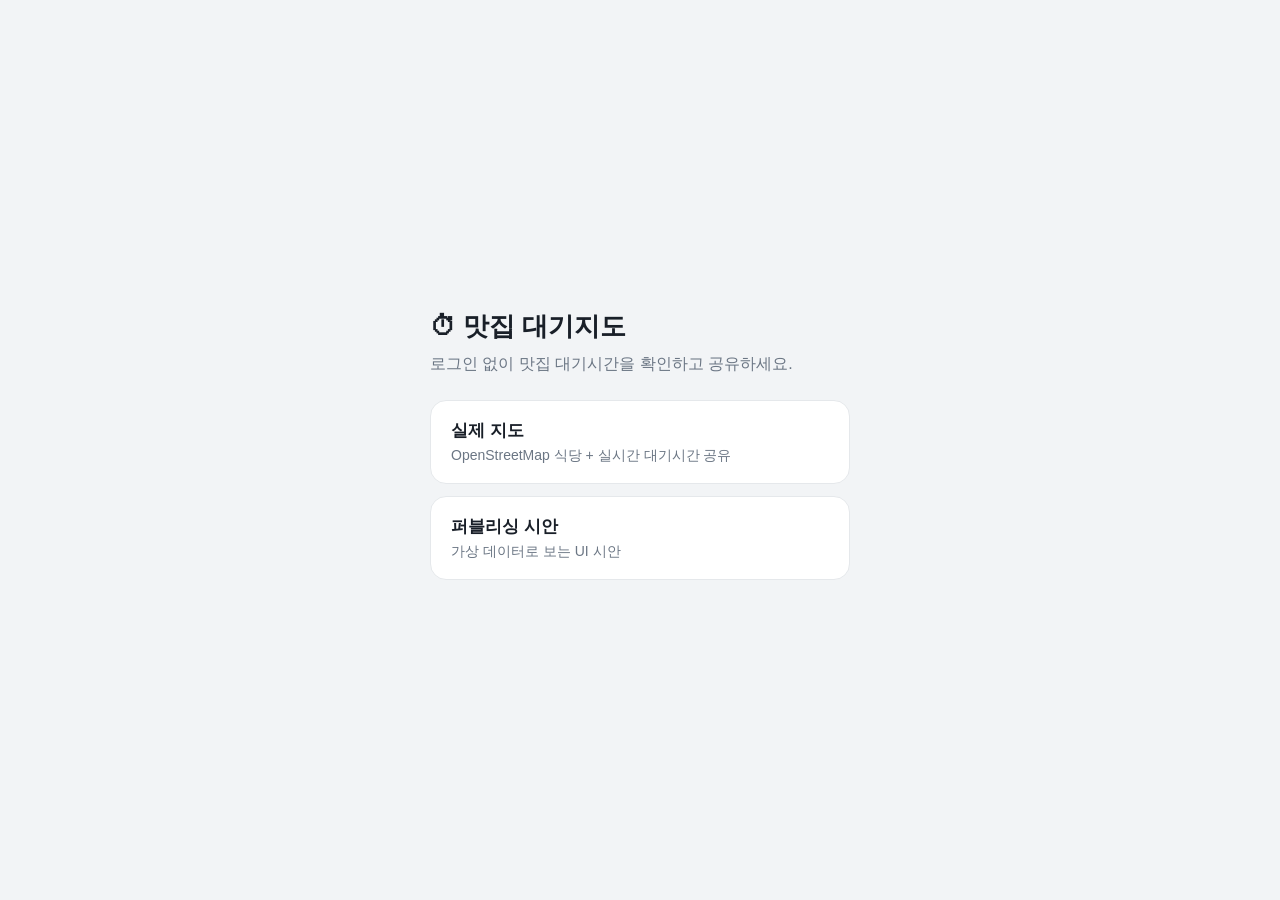
==== index.html @ 12ec7158 "루트 첫 페이지 추가 (GitHub Pages 기본 주소 404 해결) 실제 지도(waitmap/)와 퍼블리싱 시안(food/)으로 이동하는 링크 페이지  Co-Authored-B" ====
<!doctype html>
<html lang="ko">
<head>
  <meta charset="utf-8">
  <meta name="viewport" content="width=device-width, initial-scale=1">
  <title>맛집 대기지도</title>
  <style>
    :root { --primary: #ff6b2c; --text: #191f28; --text-sub: #6b7684; --line: #e5e8eb; --bg: #f2f4f6; }
    * { box-sizing: border-box; }
    body {
      margin: 0; min-height: 100vh; display: flex; align-items: center; justify-content: center;
      padding: 24px 16px; background: var(--bg); color: var(--text);
      font-family: -apple-system, BlinkMacSystemFont, "Apple SD Gothic Neo", "Malgun Gothic", sans-serif;
    }
    main { width: 100%; max-width: 420px; }
    h1 { margin: 0 0 8px; font-size: 26px; }
    p { margin: 0 0 24px; color: var(--text-sub); line-height: 1.5; }
    a {
      display: block; margin-bottom: 12px; padding: 18px 20px; border: 1px solid var(--line); border-radius: 16px;
      background: #fff; color: inherit; text-decoration: none;
    }
    a:hover { border-color: var(--primary); }
    a strong { display: block; margin-bottom: 4px; font-size: 17px; }
    a span { color: var(--text-sub); font-size: 14px; }
  </style>
</head>
<body>
  <main>
    <h1>⏱ 맛집 대기지도</h1>
    <p>로그인 없이 맛집 대기시간을 확인하고 공유하세요.</p>
    <a href="waitmap/"><strong>실제 지도</strong><span>OpenStreetMap 식당 + 실시간 대기시간 공유</span></a>
    <a href="food/"><strong>퍼블리싱 시안</strong><span>가상 데이터로 보는 UI 시안</span></a>
  </main>
</body>
</html>
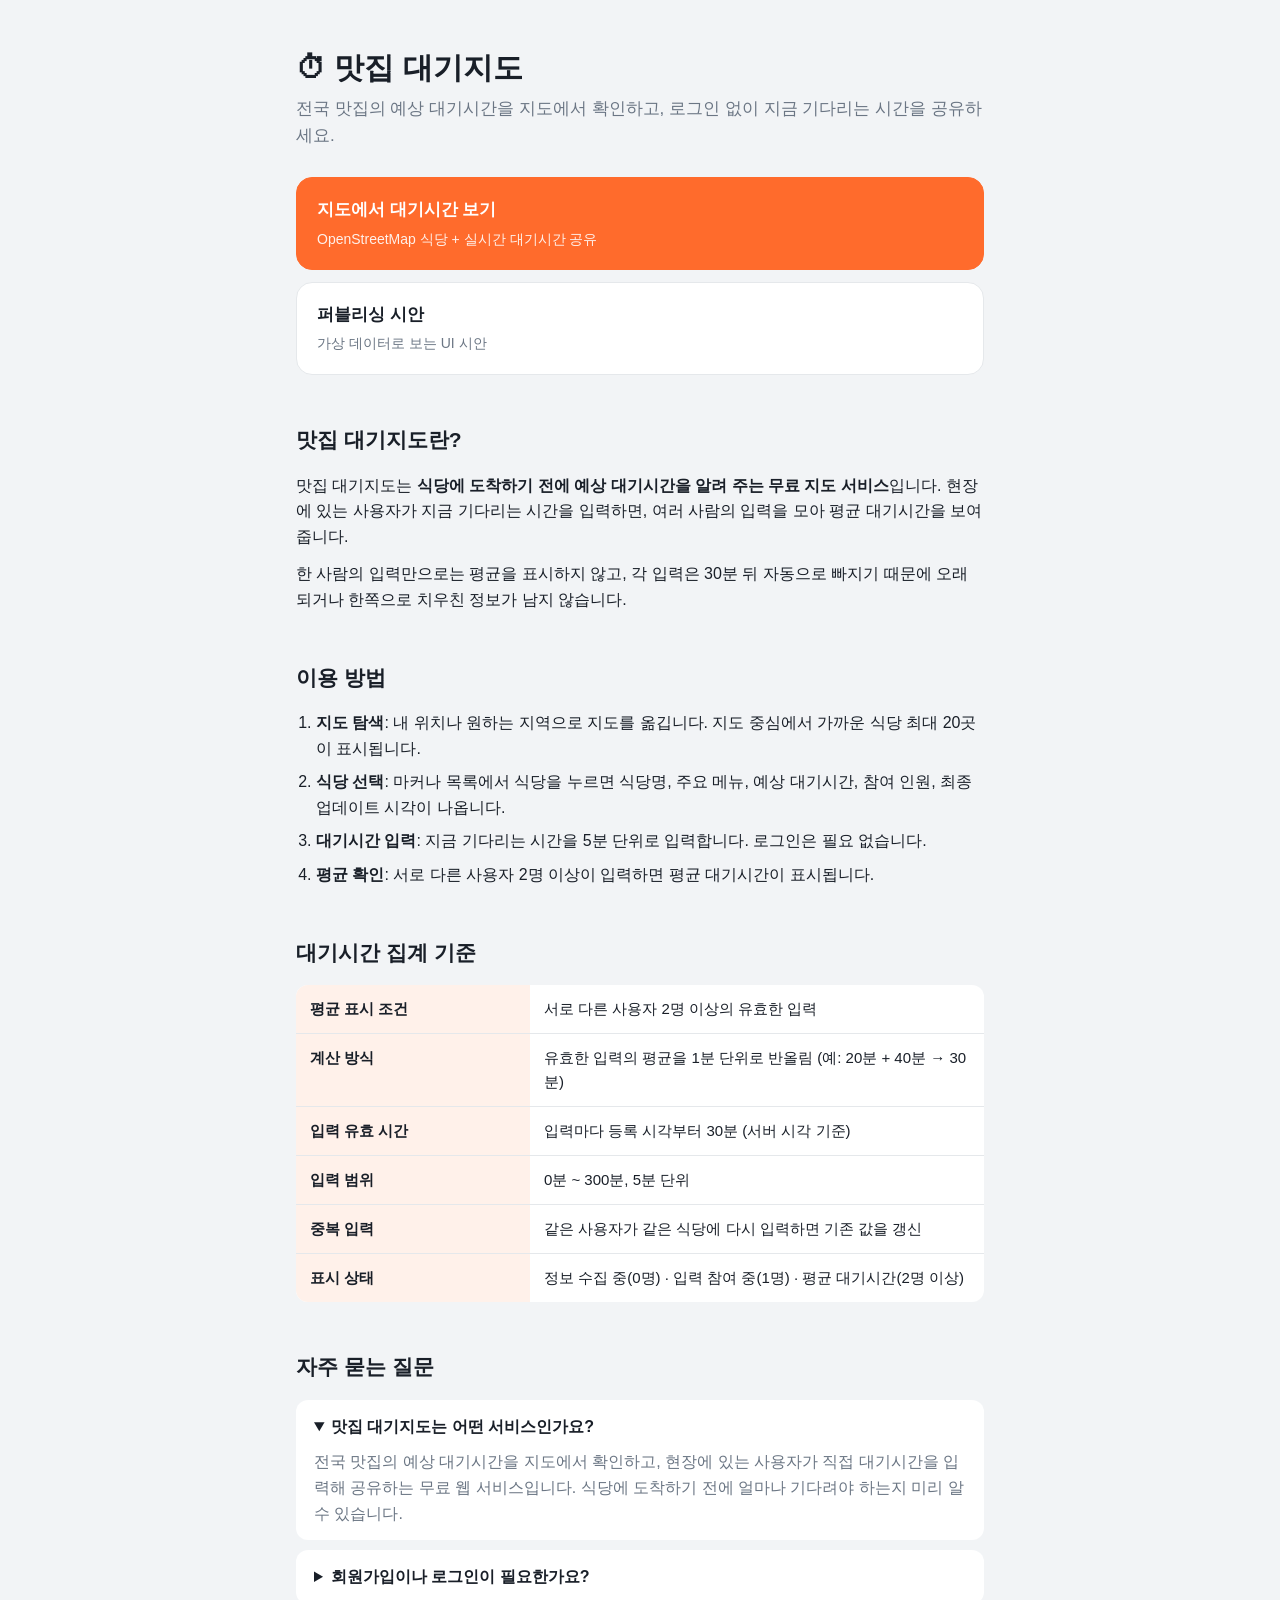
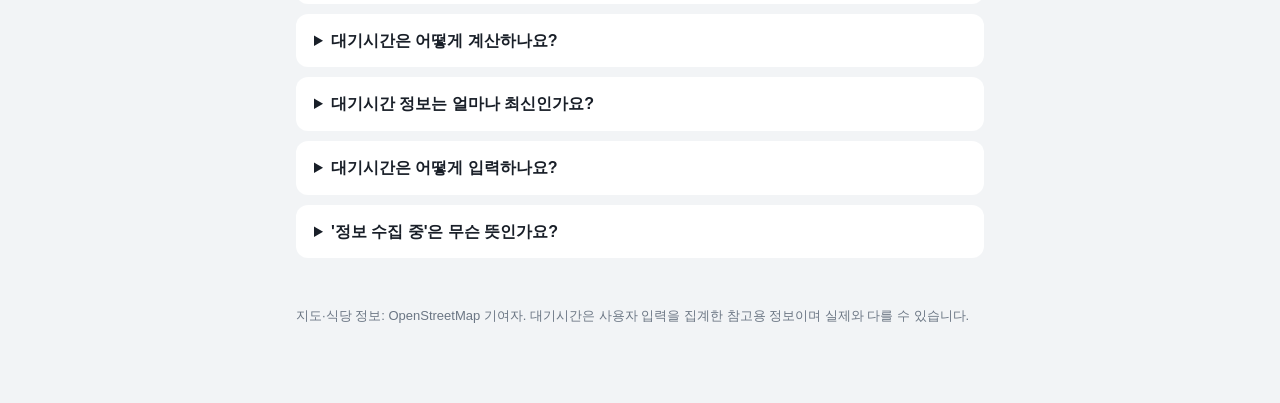
==== commit 92965882: "SEO·AEO·GEO 적용 - 첫 페이지: 서비스 소개, 이용 방법, 집계 기준, FAQ 본문 + WebSite/WebApplication/FAQPage 구조화 데이터 - 메타 태" ====
--- a/index.html
+++ b/index.html
@@ -3,33 +3,210 @@
 <head>
   <meta charset="utf-8">
   <meta name="viewport" content="width=device-width, initial-scale=1">
-  <title>맛집 대기지도</title>
+  <title>맛집 대기지도 - 전국 맛집 실시간 대기시간 확인·공유</title>
+  <meta name="description" content="전국 맛집의 예상 대기시간을 지도에서 확인하고 로그인 없이 공유하세요. 서로 다른 사용자 2명 이상의 입력 평균만 표시하고, 각 입력은 30분 뒤 자동 만료되어 항상 최신 정보를 보여 줍니다.">
+  <meta name="keywords" content="맛집 대기시간, 웨이팅, 맛집 웨이팅 확인, 식당 대기시간, 맛집 지도, 실시간 웨이팅, 줄 서는 식당">
+  <meta name="robots" content="index, follow, max-image-preview:large">
+  <meta name="theme-color" content="#ff6b2c">
+  <link rel="canonical" href="https://sedapa-9277.github.io/food-waitmap/">
+
+  <!-- 공유 미리보기 (Open Graph / Twitter) -->
+  <meta property="og:type" content="website">
+  <meta property="og:site_name" content="맛집 대기지도">
+  <meta property="og:locale" content="ko_KR">
+  <meta property="og:title" content="맛집 대기지도 - 전국 맛집 실시간 대기시간">
+  <meta property="og:description" content="도착 전에 맛집 대기시간을 확인하세요. 로그인 없이 입력, 2명 이상 평균, 입력별 30분 만료.">
+  <meta property="og:url" content="https://sedapa-9277.github.io/food-waitmap/">
+  <meta property="og:image" content="https://sedapa-9277.github.io/food-waitmap/og-image.png">
+  <meta property="og:image:width" content="1200">
+  <meta property="og:image:height" content="630">
+  <meta property="og:image:alt" content="맛집 대기지도 - 대기시간 마커 예시">
+  <meta name="twitter:card" content="summary_large_image">
+  <meta name="twitter:title" content="맛집 대기지도 - 전국 맛집 실시간 대기시간">
+  <meta name="twitter:description" content="도착 전에 맛집 대기시간을 확인하세요. 로그인 없이 입력하고 공유합니다.">
+  <meta name="twitter:image" content="https://sedapa-9277.github.io/food-waitmap/og-image.png">
+
+  <!-- 구조화 데이터: 서비스 정보(GEO) + 자주 묻는 질문(AEO) -->
+  <script type="application/ld+json">
+  {
+    "@context": "https://schema.org",
+    "@graph": [
+      {
+        "@type": "WebSite",
+        "@id": "https://sedapa-9277.github.io/food-waitmap/#website",
+        "name": "맛집 대기지도",
+        "url": "https://sedapa-9277.github.io/food-waitmap/",
+        "inLanguage": "ko-KR",
+        "description": "전국 맛집의 예상 대기시간을 지도에서 확인하고 로그인 없이 공유하는 서비스"
+      },
+      {
+        "@type": "WebApplication",
+        "@id": "https://sedapa-9277.github.io/food-waitmap/#app",
+        "name": "맛집 대기지도",
+        "url": "https://sedapa-9277.github.io/food-waitmap/waitmap/",
+        "applicationCategory": "TravelApplication",
+        "operatingSystem": "웹 브라우저 (Chrome, Safari, Edge)",
+        "inLanguage": "ko-KR",
+        "isAccessibleForFree": true,
+        "offers": { "@type": "Offer", "price": "0", "priceCurrency": "KRW" },
+        "image": "https://sedapa-9277.github.io/food-waitmap/og-image.png",
+        "description": "지도에서 식당을 선택해 사용자들이 공유한 예상 대기시간 평균을 확인하고, 로그인 없이 현재 대기시간을 입력할 수 있는 웹 서비스. 서로 다른 사용자 2명 이상이 입력해야 평균을 표시하며 각 입력은 30분 뒤 만료된다.",
+        "featureList": [
+          "지도 중심에서 가까운 식당 최대 20곳 표시",
+          "로그인 없이 5분 단위(0~300분) 대기시간 입력",
+          "서로 다른 사용자 2명 이상일 때만 평균 표시(1분 단위 반올림)",
+          "입력별 30분 자동 만료",
+          "참여 인원과 최종 업데이트 시각 표시"
+        ]
+      },
+      {
+        "@type": "FAQPage",
+        "@id": "https://sedapa-9277.github.io/food-waitmap/#faq",
+        "mainEntity": [
+          {
+            "@type": "Question",
+            "name": "맛집 대기지도는 어떤 서비스인가요?",
+            "acceptedAnswer": { "@type": "Answer", "text": "전국 맛집의 예상 대기시간을 지도에서 확인하고, 현장에 있는 사용자가 직접 대기시간을 입력해 공유하는 무료 웹 서비스입니다. 식당에 도착하기 전에 얼마나 기다려야 하는지 미리 알 수 있습니다." }
+          },
+          {
+            "@type": "Question",
+            "name": "회원가입이나 로그인이 필요한가요?",
+            "acceptedAnswer": { "@type": "Answer", "text": "필요 없습니다. 누구나 바로 지도를 보고 대기시간을 입력할 수 있습니다. 중복 입력은 브라우저별 익명 ID와 요청 제한으로 막습니다." }
+          },
+          {
+            "@type": "Question",
+            "name": "대기시간은 어떻게 계산하나요?",
+            "acceptedAnswer": { "@type": "Answer", "text": "현재 유효한 입력의 평균을 1분 단위로 반올림해 보여 줍니다. 한 사람의 입력만으로는 평균을 표시하지 않고, 서로 다른 사용자 2명 이상이 입력했을 때만 표시합니다. 예를 들어 20분과 40분이 입력되면 평균 30분으로 표시됩니다." }
+          },
+          {
+            "@type": "Question",
+            "name": "대기시간 정보는 얼마나 최신인가요?",
+            "acceptedAnswer": { "@type": "Answer", "text": "각 입력은 등록 시각부터 30분 동안만 집계에 반영되고 이후 자동으로 빠집니다. 만료 판정은 서버 시각 기준이며, 화면에는 최종 업데이트 시각과 참여 인원이 함께 표시됩니다." }
+          },
+          {
+            "@type": "Question",
+            "name": "대기시간은 어떻게 입력하나요?",
+            "acceptedAnswer": { "@type": "Answer", "text": "지도에서 식당을 선택한 뒤 0분부터 300분까지 5분 단위로 입력하거나 빠른 선택 버튼을 누르면 됩니다. 같은 식당에 다시 입력하면 기존 값이 새 값으로 갱신됩니다." }
+          },
+          {
+            "@type": "Question",
+            "name": "'정보 수집 중'은 무슨 뜻인가요?",
+            "acceptedAnswer": { "@type": "Answer", "text": "최근 30분 안에 유효한 입력이 없거나 1명만 입력해 아직 평균을 낼 수 없는 상태입니다. 다른 사용자가 입력해 2명 이상이 되면 평균 대기시간이 표시됩니다." }
+          }
+        ]
+      }
+    ]
+  }
+  </script>
+
   <style>
-    :root { --primary: #ff6b2c; --text: #191f28; --text-sub: #6b7684; --line: #e5e8eb; --bg: #f2f4f6; }
+    :root { --primary: #ff6b2c; --primary-weak: #fff1ea; --text: #191f28; --text-sub: #6b7684; --line: #e5e8eb; --bg: #f2f4f6; }
     * { box-sizing: border-box; }
     body {
-      margin: 0; min-height: 100vh; display: flex; align-items: center; justify-content: center;
-      padding: 24px 16px; background: var(--bg); color: var(--text);
+      margin: 0; background: var(--bg); color: var(--text); line-height: 1.6;
       font-family: -apple-system, BlinkMacSystemFont, "Apple SD Gothic Neo", "Malgun Gothic", sans-serif;
     }
-    main { width: 100%; max-width: 420px; }
-    h1 { margin: 0 0 8px; font-size: 26px; }
-    p { margin: 0 0 24px; color: var(--text-sub); line-height: 1.5; }
-    a {
-      display: block; margin-bottom: 12px; padding: 18px 20px; border: 1px solid var(--line); border-radius: 16px;
+    main { max-width: 720px; margin: 0 auto; padding: 48px 16px 64px; }
+    h1 { margin: 0 0 8px; font-size: 30px; line-height: 1.3; }
+    h2 { margin: 48px 0 16px; font-size: 21px; }
+    h3 { margin: 0 0 6px; font-size: 16px; }
+    p { margin: 0 0 12px; }
+    .lead { color: var(--text-sub); font-size: 17px; margin-bottom: 28px; }
+    .cta { display: grid; gap: 12px; }
+    .cta a {
+      display: block; padding: 18px 20px; border: 1px solid var(--line); border-radius: 16px;
       background: #fff; color: inherit; text-decoration: none;
     }
-    a:hover { border-color: var(--primary); }
-    a strong { display: block; margin-bottom: 4px; font-size: 17px; }
-    a span { color: var(--text-sub); font-size: 14px; }
+    .cta a:hover, .cta a:focus-visible { border-color: var(--primary); }
+    .cta a.primary { background: var(--primary); border-color: var(--primary); color: #fff; }
+    .cta a.primary span { color: #fff; opacity: .9; }
+    .cta strong { display: block; margin-bottom: 2px; font-size: 17px; }
+    .cta span { color: var(--text-sub); font-size: 14px; }
+    ol.steps { margin: 0; padding-left: 20px; }
+    ol.steps li { margin-bottom: 8px; }
+    table { width: 100%; border-collapse: collapse; background: #fff; border-radius: 12px; overflow: hidden; font-size: 15px; }
+    th, td { padding: 12px 14px; border-bottom: 1px solid var(--line); text-align: left; vertical-align: top; }
+    th { width: 34%; background: var(--primary-weak); font-weight: 600; }
+    tr:last-child th, tr:last-child td { border-bottom: 0; }
+    .faq details { margin-bottom: 10px; padding: 14px 18px; border-radius: 12px; background: #fff; }
+    .faq summary { cursor: pointer; font-weight: 600; }
+    .faq details p { margin: 10px 0 0; color: var(--text-sub); }
+    footer { margin-top: 48px; color: var(--text-sub); font-size: 13px; }
   </style>
 </head>
 <body>
   <main>
-    <h1>⏱ 맛집 대기지도</h1>
-    <p>로그인 없이 맛집 대기시간을 확인하고 공유하세요.</p>
-    <a href="waitmap/"><strong>실제 지도</strong><span>OpenStreetMap 식당 + 실시간 대기시간 공유</span></a>
-    <a href="food/"><strong>퍼블리싱 시안</strong><span>가상 데이터로 보는 UI 시안</span></a>
+    <header>
+      <h1>⏱ 맛집 대기지도</h1>
+      <p class="lead">전국 맛집의 예상 대기시간을 지도에서 확인하고, 로그인 없이 지금 기다리는 시간을 공유하세요.</p>
+    </header>
+
+    <nav class="cta" aria-label="바로 가기">
+      <a class="primary" href="waitmap/"><strong>지도에서 대기시간 보기</strong><span>OpenStreetMap 식당 + 실시간 대기시간 공유</span></a>
+      <a href="food/"><strong>퍼블리싱 시안</strong><span>가상 데이터로 보는 UI 시안</span></a>
+    </nav>
+
+    <section>
+      <h2>맛집 대기지도란?</h2>
+      <p>맛집 대기지도는 <strong>식당에 도착하기 전에 예상 대기시간을 알려 주는 무료 지도 서비스</strong>입니다. 현장에 있는 사용자가 지금 기다리는 시간을 입력하면, 여러 사람의 입력을 모아 평균 대기시간을 보여 줍니다.</p>
+      <p>한 사람의 입력만으로는 평균을 표시하지 않고, 각 입력은 30분 뒤 자동으로 빠지기 때문에 오래되거나 한쪽으로 치우친 정보가 남지 않습니다.</p>
+    </section>
+
+    <section>
+      <h2>이용 방법</h2>
+      <ol class="steps">
+        <li><strong>지도 탐색</strong>: 내 위치나 원하는 지역으로 지도를 옮깁니다. 지도 중심에서 가까운 식당 최대 20곳이 표시됩니다.</li>
+        <li><strong>식당 선택</strong>: 마커나 목록에서 식당을 누르면 식당명, 주요 메뉴, 예상 대기시간, 참여 인원, 최종 업데이트 시각이 나옵니다.</li>
+        <li><strong>대기시간 입력</strong>: 지금 기다리는 시간을 5분 단위로 입력합니다. 로그인은 필요 없습니다.</li>
+        <li><strong>평균 확인</strong>: 서로 다른 사용자 2명 이상이 입력하면 평균 대기시간이 표시됩니다.</li>
+      </ol>
+    </section>
+
+    <section>
+      <h2>대기시간 집계 기준</h2>
+      <table>
+        <tbody>
+          <tr><th scope="row">평균 표시 조건</th><td>서로 다른 사용자 2명 이상의 유효한 입력</td></tr>
+          <tr><th scope="row">계산 방식</th><td>유효한 입력의 평균을 1분 단위로 반올림 (예: 20분 + 40분 → 30분)</td></tr>
+          <tr><th scope="row">입력 유효 시간</th><td>입력마다 등록 시각부터 30분 (서버 시각 기준)</td></tr>
+          <tr><th scope="row">입력 범위</th><td>0분 ~ 300분, 5분 단위</td></tr>
+          <tr><th scope="row">중복 입력</th><td>같은 사용자가 같은 식당에 다시 입력하면 기존 값을 갱신</td></tr>
+          <tr><th scope="row">표시 상태</th><td>정보 수집 중(0명) · 입력 참여 중(1명) · 평균 대기시간(2명 이상)</td></tr>
+        </tbody>
+      </table>
+    </section>
+
+    <section class="faq">
+      <h2>자주 묻는 질문</h2>
+      <details open>
+        <summary>맛집 대기지도는 어떤 서비스인가요?</summary>
+        <p>전국 맛집의 예상 대기시간을 지도에서 확인하고, 현장에 있는 사용자가 직접 대기시간을 입력해 공유하는 무료 웹 서비스입니다. 식당에 도착하기 전에 얼마나 기다려야 하는지 미리 알 수 있습니다.</p>
+      </details>
+      <details>
+        <summary>회원가입이나 로그인이 필요한가요?</summary>
+        <p>필요 없습니다. 누구나 바로 지도를 보고 대기시간을 입력할 수 있습니다. 중복 입력은 브라우저별 익명 ID와 요청 제한으로 막습니다.</p>
+      </details>
+      <details>
+        <summary>대기시간은 어떻게 계산하나요?</summary>
+        <p>현재 유효한 입력의 평균을 1분 단위로 반올림해 보여 줍니다. 한 사람의 입력만으로는 평균을 표시하지 않고, 서로 다른 사용자 2명 이상이 입력했을 때만 표시합니다. 예를 들어 20분과 40분이 입력되면 평균 30분으로 표시됩니다.</p>
+      </details>
+      <details>
+        <summary>대기시간 정보는 얼마나 최신인가요?</summary>
+        <p>각 입력은 등록 시각부터 30분 동안만 집계에 반영되고 이후 자동으로 빠집니다. 만료 판정은 서버 시각 기준이며, 화면에는 최종 업데이트 시각과 참여 인원이 함께 표시됩니다.</p>
+      </details>
+      <details>
+        <summary>대기시간은 어떻게 입력하나요?</summary>
+        <p>지도에서 식당을 선택한 뒤 0분부터 300분까지 5분 단위로 입력하거나 빠른 선택 버튼을 누르면 됩니다. 같은 식당에 다시 입력하면 기존 값이 새 값으로 갱신됩니다.</p>
+      </details>
+      <details>
+        <summary>'정보 수집 중'은 무슨 뜻인가요?</summary>
+        <p>최근 30분 안에 유효한 입력이 없거나 1명만 입력해 아직 평균을 낼 수 없는 상태입니다. 다른 사용자가 입력해 2명 이상이 되면 평균 대기시간이 표시됩니다.</p>
+      </details>
+    </section>
+
+    <footer>
+      <p>지도·식당 정보: OpenStreetMap 기여자. 대기시간은 사용자 입력을 집계한 참고용 정보이며 실제와 다를 수 있습니다.</p>
+    </footer>
   </main>
 </body>
 </html>
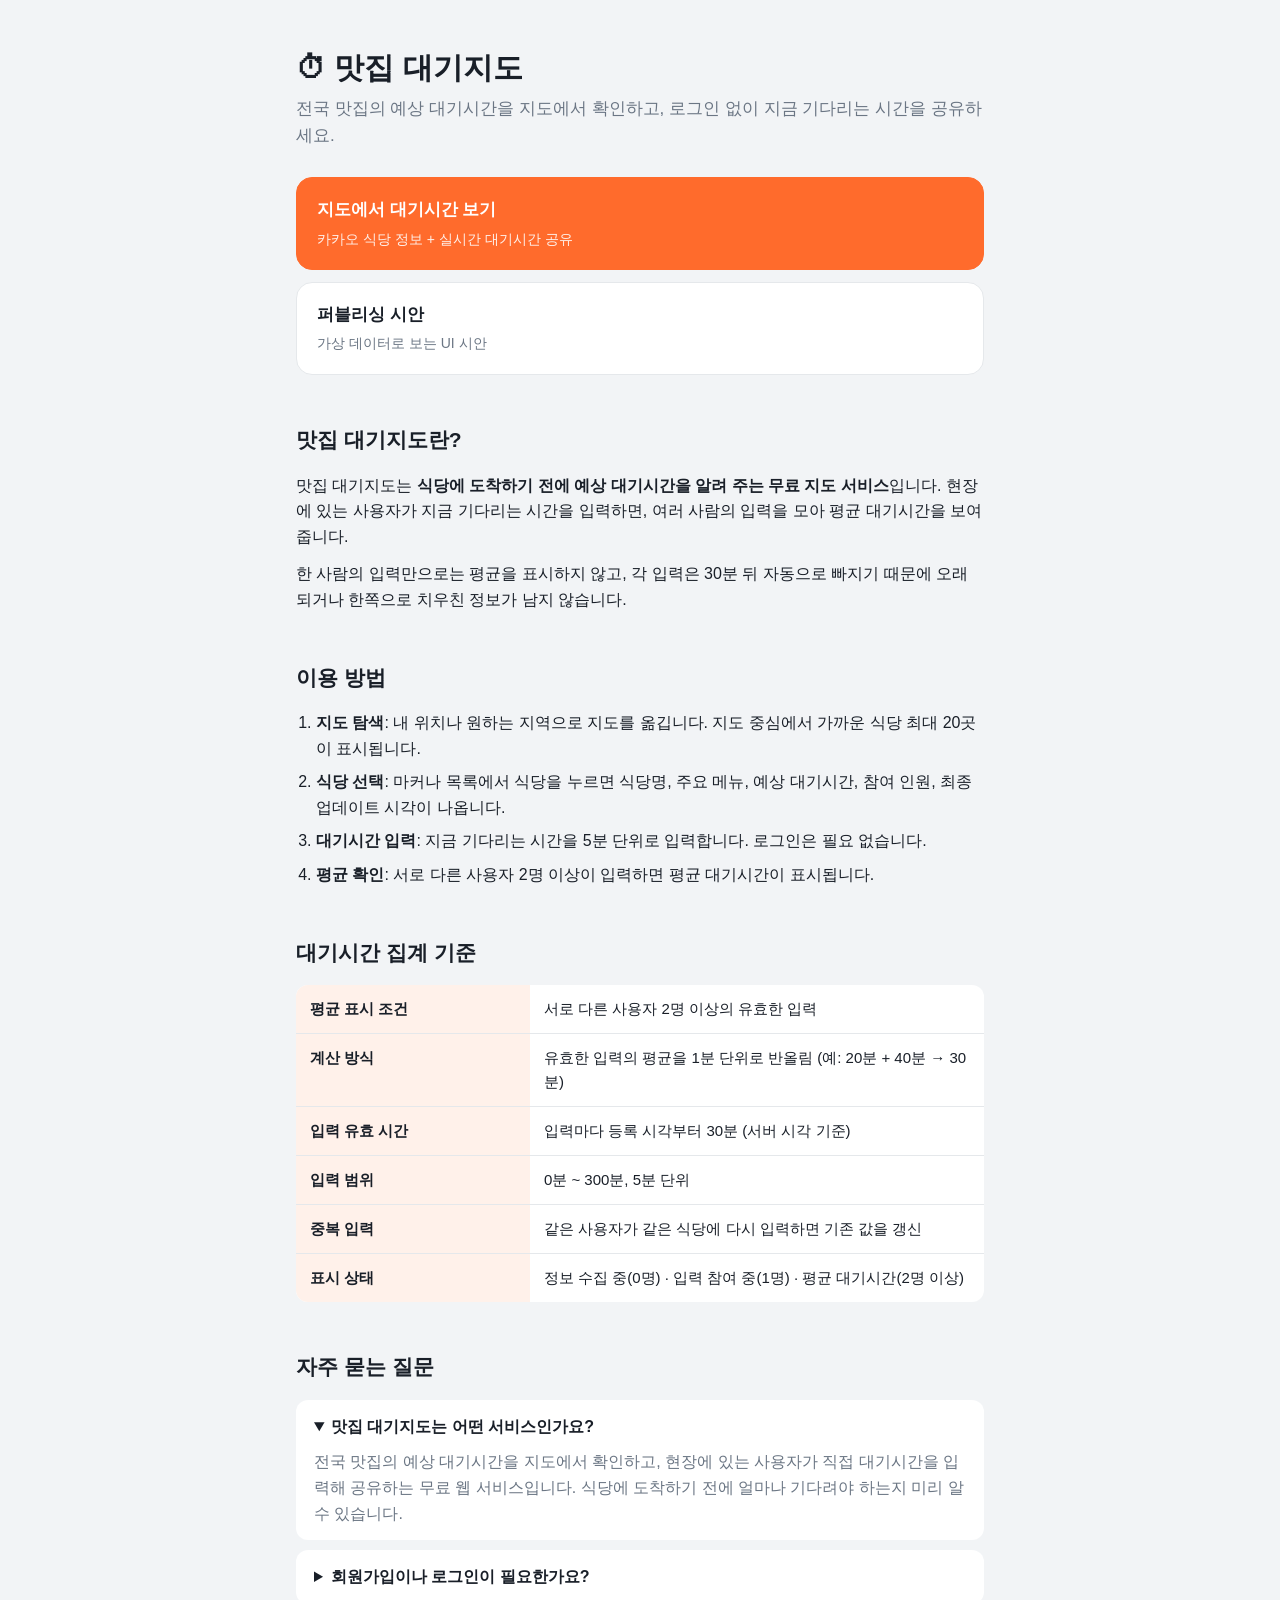
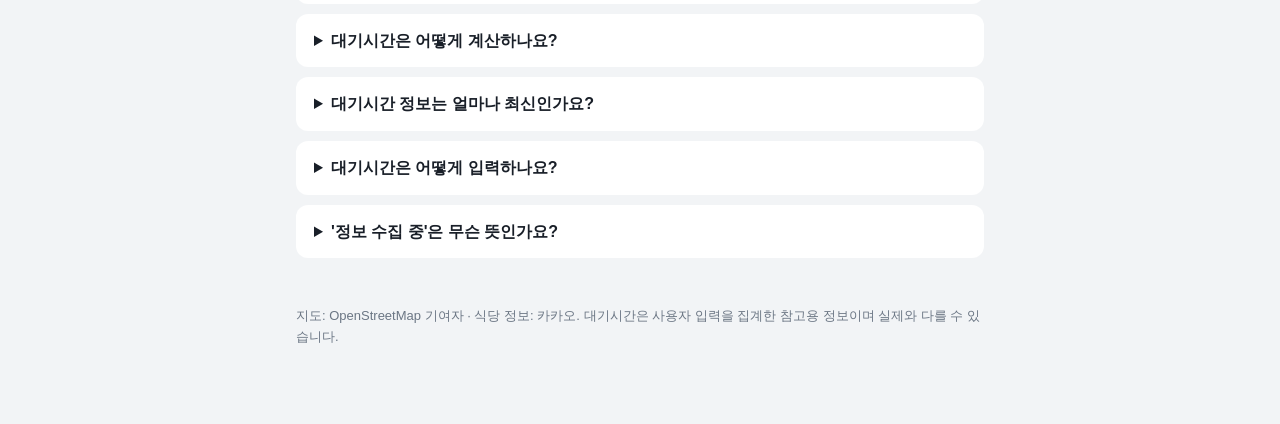
==== commit 0c745993: "식당 정보를 카카오 장소 검색으로 전환 - config.js에 카카오 JavaScript 키 추가(등록 도메인: sedapa-9277.github.io, localhost:5600" ====
--- a/index.html
+++ b/index.html
@@ -9,6 +9,8 @@
   <meta name="robots" content="index, follow, max-image-preview:large">
   <meta name="theme-color" content="#ff6b2c">
   <link rel="canonical" href="https://sedapa-9277.github.io/food-waitmap/">
+  <!-- Google Search Console 소유권 확인 (지우면 소유권이 풀림) -->
+  <meta name="google-site-verification" content="i1EDSa5d9oci_f1BmELr1_aKxjh13hPSzI4ymbEunUk">
 
   <!-- 공유 미리보기 (Open Graph / Twitter) -->
   <meta property="og:type" content="website">
@@ -142,7 +144,7 @@
     </header>
 
     <nav class="cta" aria-label="바로 가기">
-      <a class="primary" href="waitmap/"><strong>지도에서 대기시간 보기</strong><span>OpenStreetMap 식당 + 실시간 대기시간 공유</span></a>
+      <a class="primary" href="waitmap/"><strong>지도에서 대기시간 보기</strong><span>카카오 식당 정보 + 실시간 대기시간 공유</span></a>
       <a href="food/"><strong>퍼블리싱 시안</strong><span>가상 데이터로 보는 UI 시안</span></a>
     </nav>
 
@@ -205,7 +207,7 @@
     </section>
 
     <footer>
-      <p>지도·식당 정보: OpenStreetMap 기여자. 대기시간은 사용자 입력을 집계한 참고용 정보이며 실제와 다를 수 있습니다.</p>
+      <p>지도: OpenStreetMap 기여자 · 식당 정보: 카카오. 대기시간은 사용자 입력을 집계한 참고용 정보이며 실제와 다를 수 있습니다.</p>
     </footer>
   </main>
 </body>
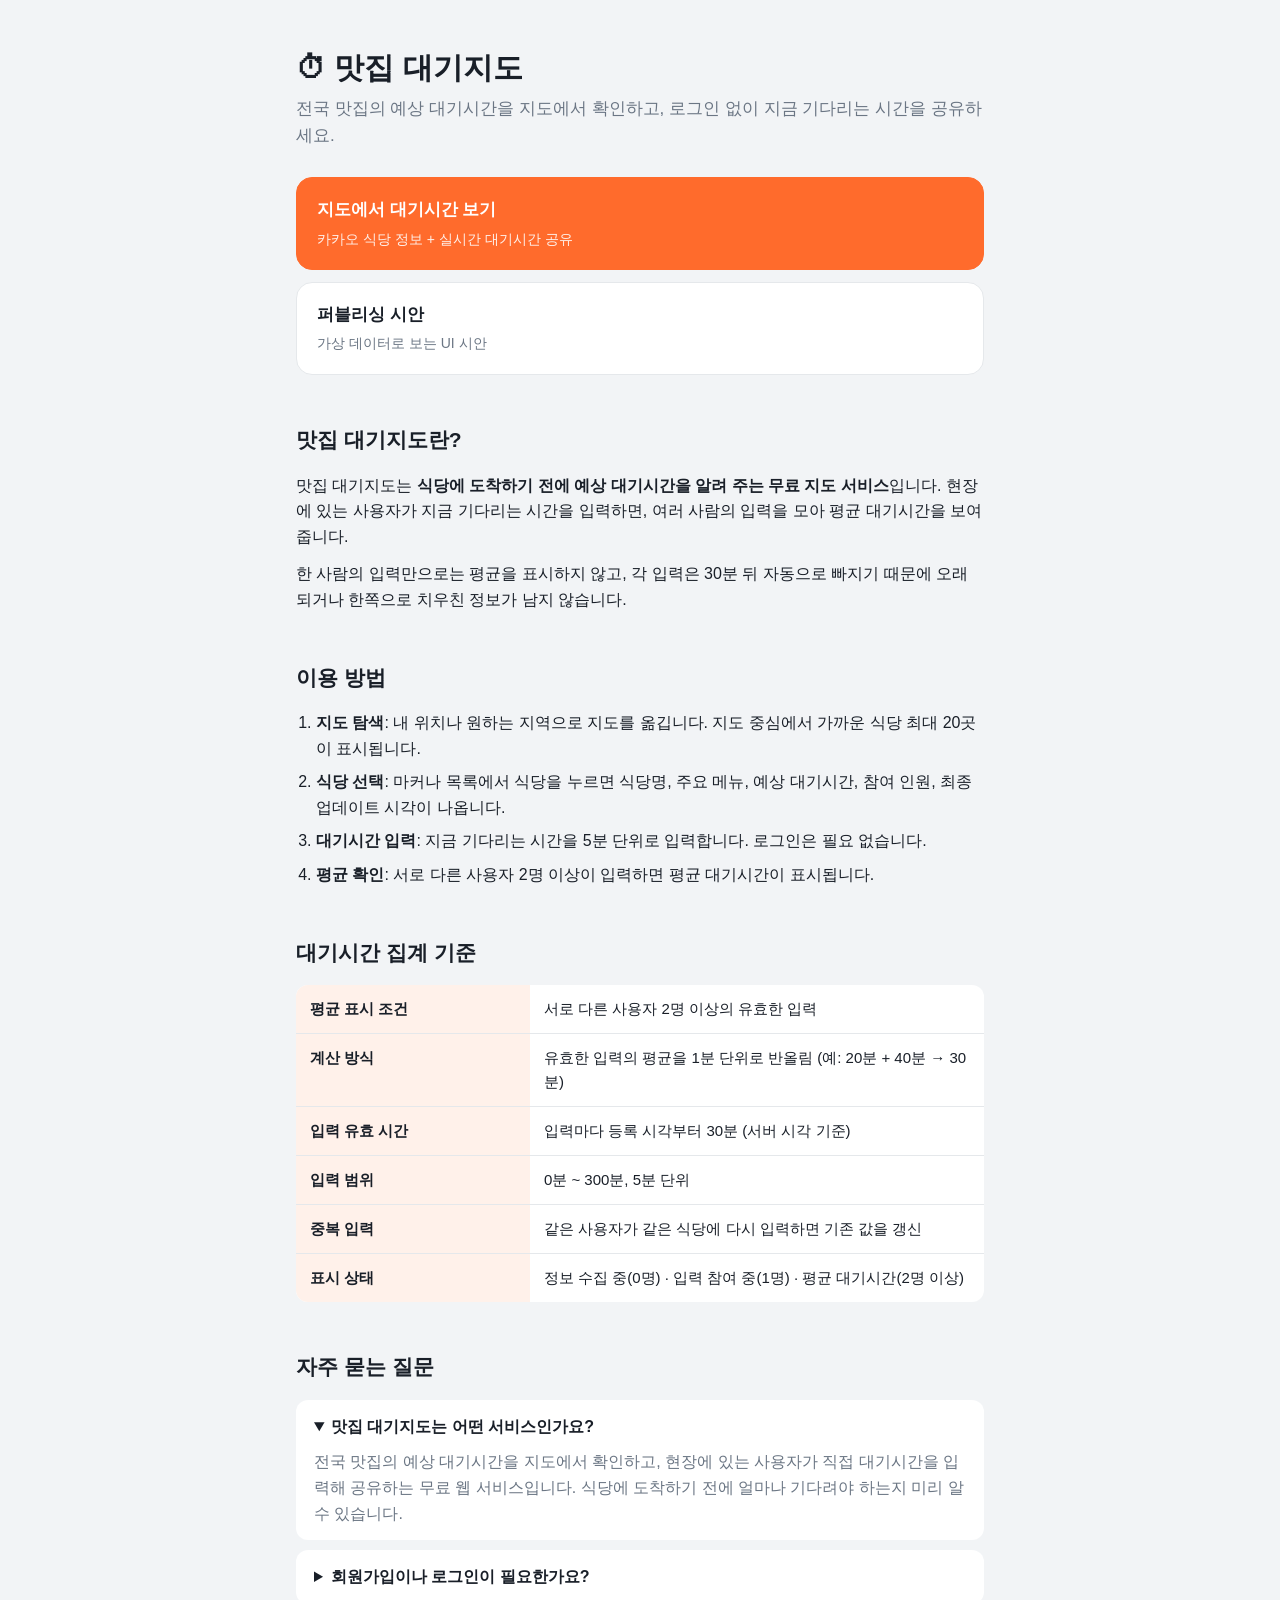
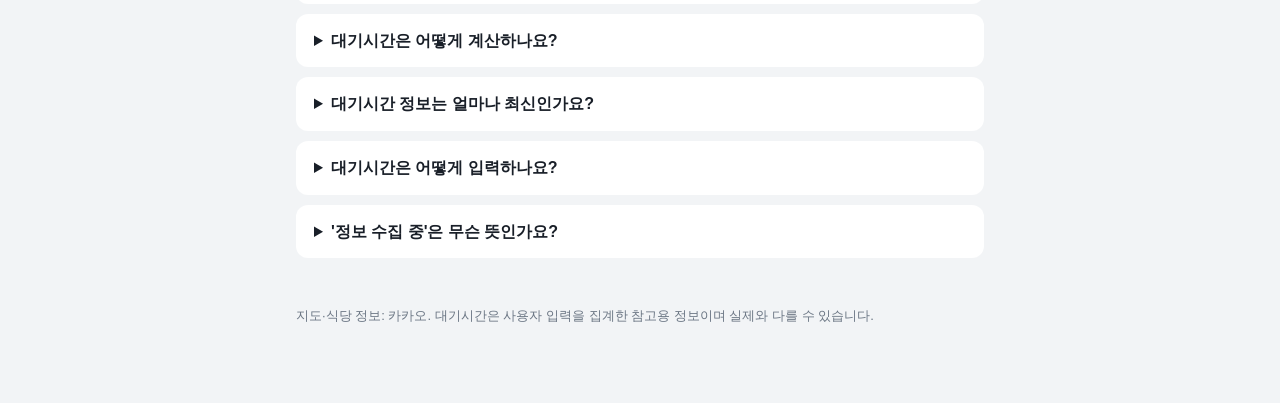
==== commit b19a8241: "지도를 카카오 지도로 전환 (Leaflet·OSM 타일 제거) - kakao.maps.Map + CustomOverlay 말풍선 마커, 줌 컨트롤 - 지도를 끌거나 확대·축소할 때" ====
--- a/index.html
+++ b/index.html
@@ -207,7 +207,7 @@
     </section>
 
     <footer>
-      <p>지도: OpenStreetMap 기여자 · 식당 정보: 카카오. 대기시간은 사용자 입력을 집계한 참고용 정보이며 실제와 다를 수 있습니다.</p>
+      <p>지도·식당 정보: 카카오. 대기시간은 사용자 입력을 집계한 참고용 정보이며 실제와 다를 수 있습니다.</p>
     </footer>
   </main>
 </body>
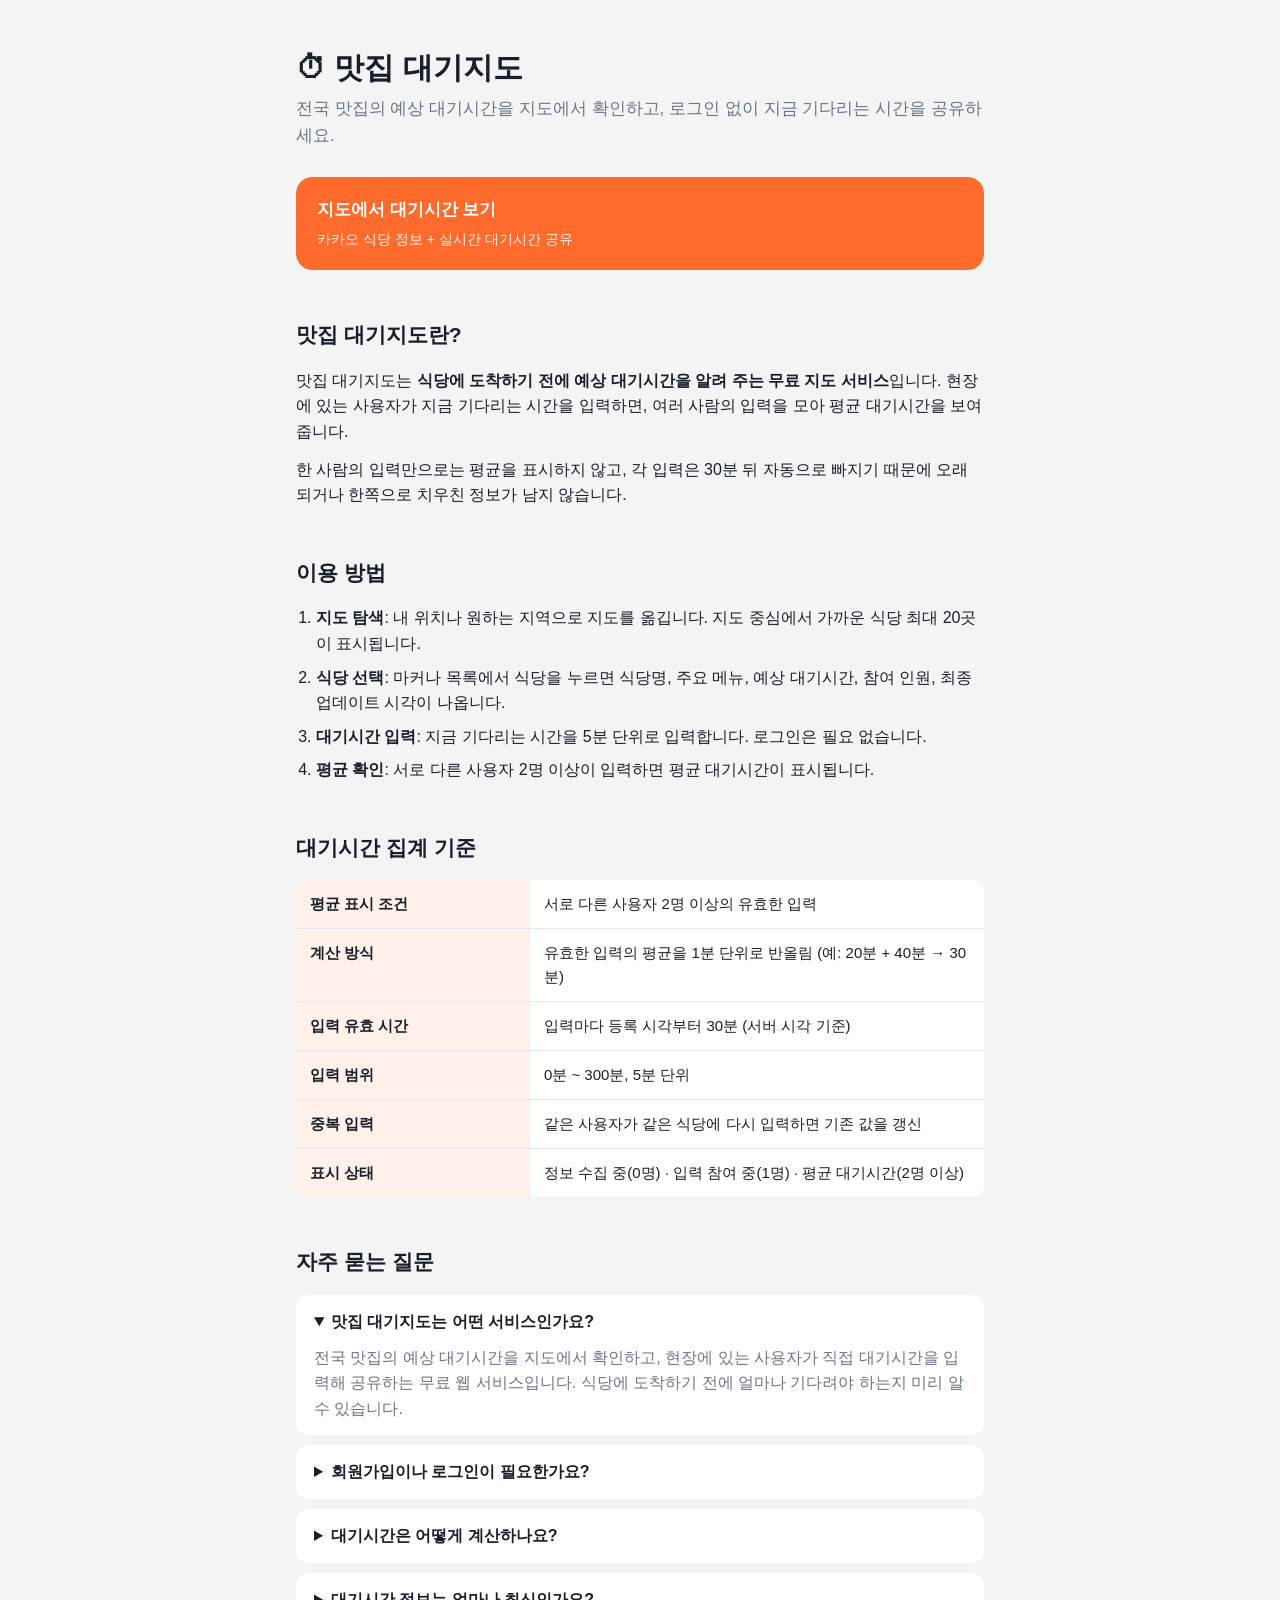
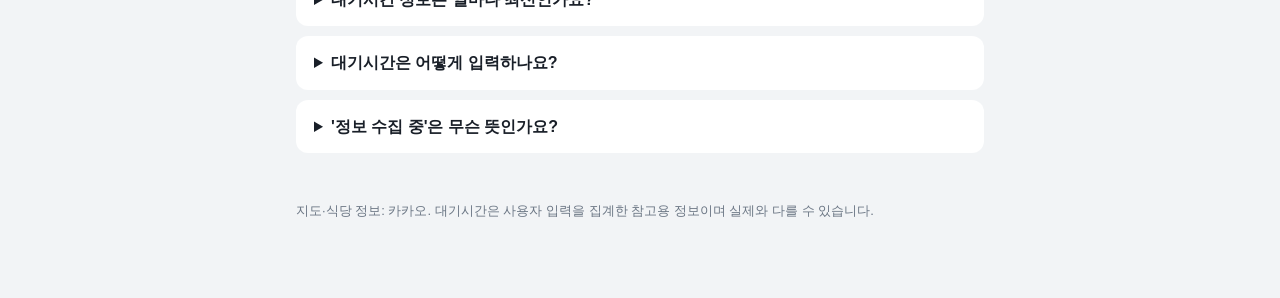
==== commit 01b65385: "소개 페이지에서 퍼블리싱 시안 링크 삭제 Co-Authored-By: Claude Opus 5.5 <noreply@anthropic.com>" ====
--- a/index.html
+++ b/index.html
@@ -145,7 +145,6 @@
 
     <nav class="cta" aria-label="바로 가기">
       <a class="primary" href="waitmap/"><strong>지도에서 대기시간 보기</strong><span>카카오 식당 정보 + 실시간 대기시간 공유</span></a>
-      <a href="food/"><strong>퍼블리싱 시안</strong><span>가상 데이터로 보는 UI 시안</span></a>
     </nav>
 
     <section>
